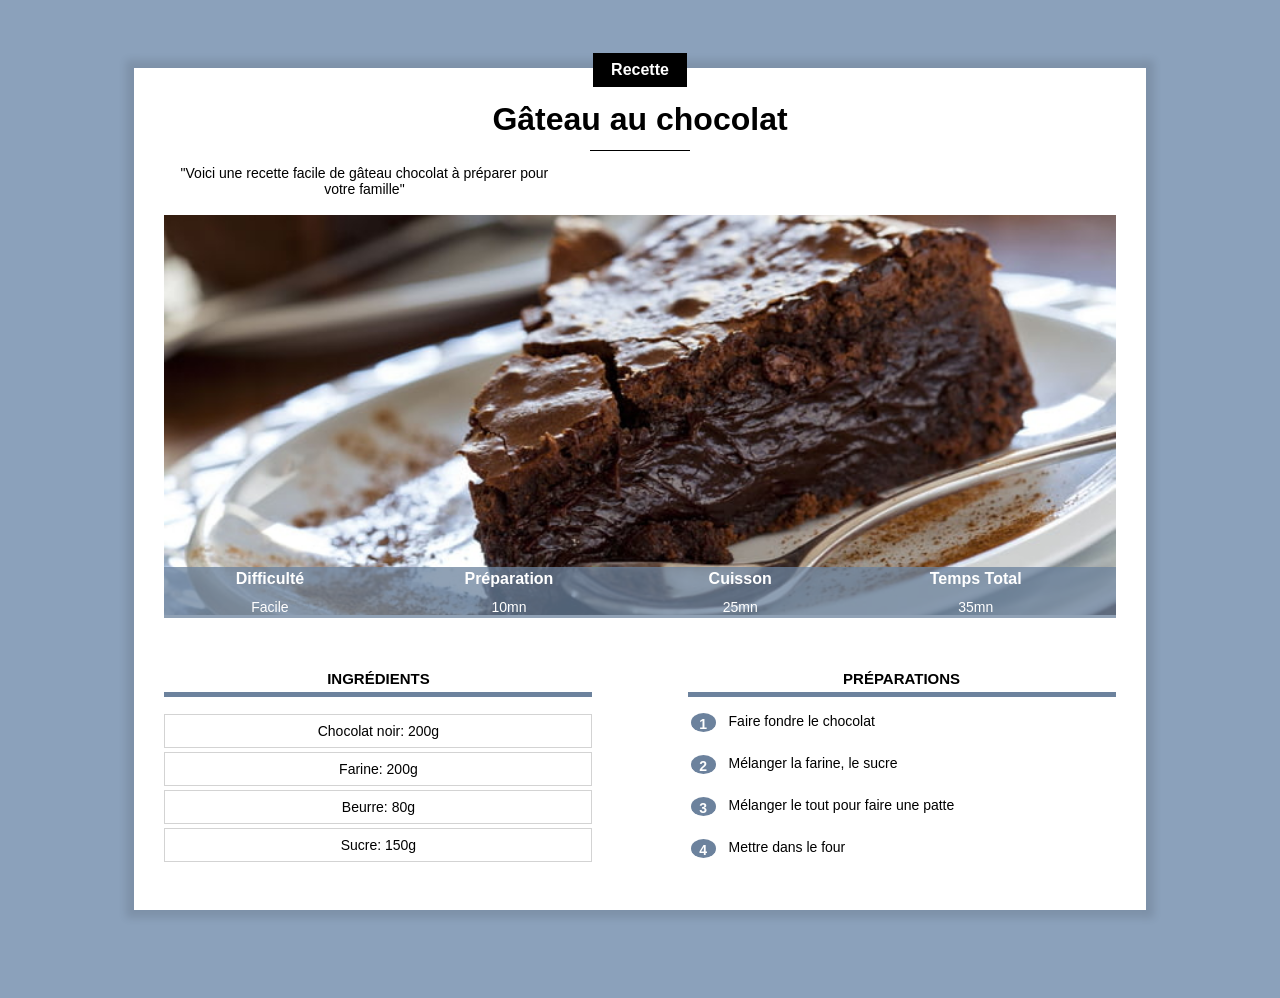
==== page.html @ c52a7b67 "Add files via upload" ====
<!DOCTYPE html>
<html lang="fr">
<head>
	<meta charset="utf-8">
	<meta name="viewport" content="width=device-width, initial-scale=1">
	<title>Recette gâteau chocolat</title>
	<link rel="stylesheet" href="recette.css"/>

</head>

<body>
	

<div class="contenu">
		<div class=" centre categorie">
		<p class ="categorie">Recette</p>
</div>
<h1 >  Gâteau au chocolat</h1>

<div class="separateur"></div>
<p class="description" style="text-align: center;"> "Voici une recette facile de gâteau chocolat à préparer pour votre famille"</p>

<div class="info">

	 <img class="centre info" src="gateau.jpg">
	<br>
	<table class="info">
		<tr>
			<th>Difficulté</th>
			<th>Préparation</th>
			<th>Cuisson</th>
			<th>Temps Total</th>
		</tr>

		<tr>
			<td>Facile</td>
			<td>10mn</td>
			<td>25mn</td>
			<td>35mn</td>
		</tr>
</table>

</div>
<div>
<div class="colonne1 colonne">
<h2> Ingrédients</h2>

<div class="ingredients">
	<p> Chocolat noir: 200g</p>
	<p> Farine: 200g</p>
	<p> Beurre: 80g</p>
	<p> Sucre: 150g</p>
</div>

</div>

<div class="colonne2 colonne">
<h2> Préparations</h2>

<table class="preparation">
	<tr> <td><p class="numero"> 1 </p></td> <td class="preparation_etape"> Faire fondre le chocolat</td> </tr>
	<tr> <td> <p class="numero">2 </p></td> <td class="preparation_etape">Mélanger la farine, le sucre</td> </tr>
	<tr> <td> <p class="numero">3 </p></td> <td class="preparation_etape">Mélanger le tout pour faire une patte</td> </tr>
	<tr> <td> <p class="numero">4 </p></td> <td class="preparation_etape">Mettre dans le four</td> </tr>
</table>
</div>
</div>

</div>
</body>
</html>
---- recette.css ----
*{
			overflow: auto;
		}

body{
			background-color: #8BA1BB;
			font-family: Arial;
		}
		p.categorie{
			background-color: black;
			color: white;
			display: inline-block;
			margin-top: -15px;
			padding: 8px 18PX;
			margin-bottom: 0;
			font-weight: bold;
			font-size: 16px;
		}

		div.contenu{
			background-color: white;
			margin: 60px 10%  80px 10%;
			padding: 0px 30px 30px 30px;
			min-width: 350px;
			box-shadow: 0px 0px 8px 8px rgba(0, 0, 0, 0.1);
			overflow: visible;
		}
		h1{
			text-align: center;
			margin-bottom: 12px;
			margin-top: 10px;
		}
		p.description{
			text-align: center;
			max-width: 400px;
			display: inline-block;
			font-size: 14px;
		}
		div.description{
			text-align: center;
		}
		.centre{
			text-align: center;
			width: 100%;
		}
		div.categorie{
			margin-bottom: 0px;
			margin-top: 0px;
			overflow: visible;
		}
		div.separateur{
			width: 100px;
			height: 1px;
			background-color: black;
			margin-left: auto;
			margin-right: auto;
		}
		div.info{
			position: relative;
		}
		table.info{
			position: absolute;
			 bottom:15px;
			 width: 100%;
			  color: white; 
			 background-color: #6C829DC0; 
			 height: 120pxs;"
		}
		table.info td{
			text-align: center;
			font-size: 14px;
			vertical-align: top;

		}
		table.info th{
			font-size: 16px;
			vertical-align: bottom;
			padding-bottom: 8px;

		}
		img.info{
			 display: block;
			 max-height: 400px;
			 object-fit: cover;
			 min-height: 200px;
			 width: 100%;
			 background-color: lightgrey;
		}
		
			div.colonne{
				width: 45%;
				margin-top: 20px;
			}

			div h2{
				text-align: center;
				text-transform: uppercase;
				font-size: 15px;
				border-bottom: 5px solid  #6C829D ;
				padding: 5px; 
			}
		div.colonne1{
		
			
			display: inline-block;
			margin-right: 10%;
		}

		div.colonne2{
			float: right;
		}

		.ingredients p {
	    text-align: center;
	    font-size: 14px;
	    border: 1px solid lightgrey; 
	    padding: 8px 0;
	    margin-top: 4px;
	    margin-bottom: 0;
}
		table.preparation p.numero{
			background-color: #6C829D ;
			color: white;
			width: 25px;
			height: 25x;
			text-align: center;
			font-size: 14px;
			font-weight: bold;
			padding-top: 3px;
			box-sizing: border-box;
			border-radius: 50%;
			margin: 0;

		}
		table.preparation td{
			vertical-align: top;
		}
		table.preparation td.preparation_etape{
			font-size: 14px;
			padding-left: 10px;
			padding-bottom: 10px;
		}
		table.preparation tr{
			height: 40px;
		}
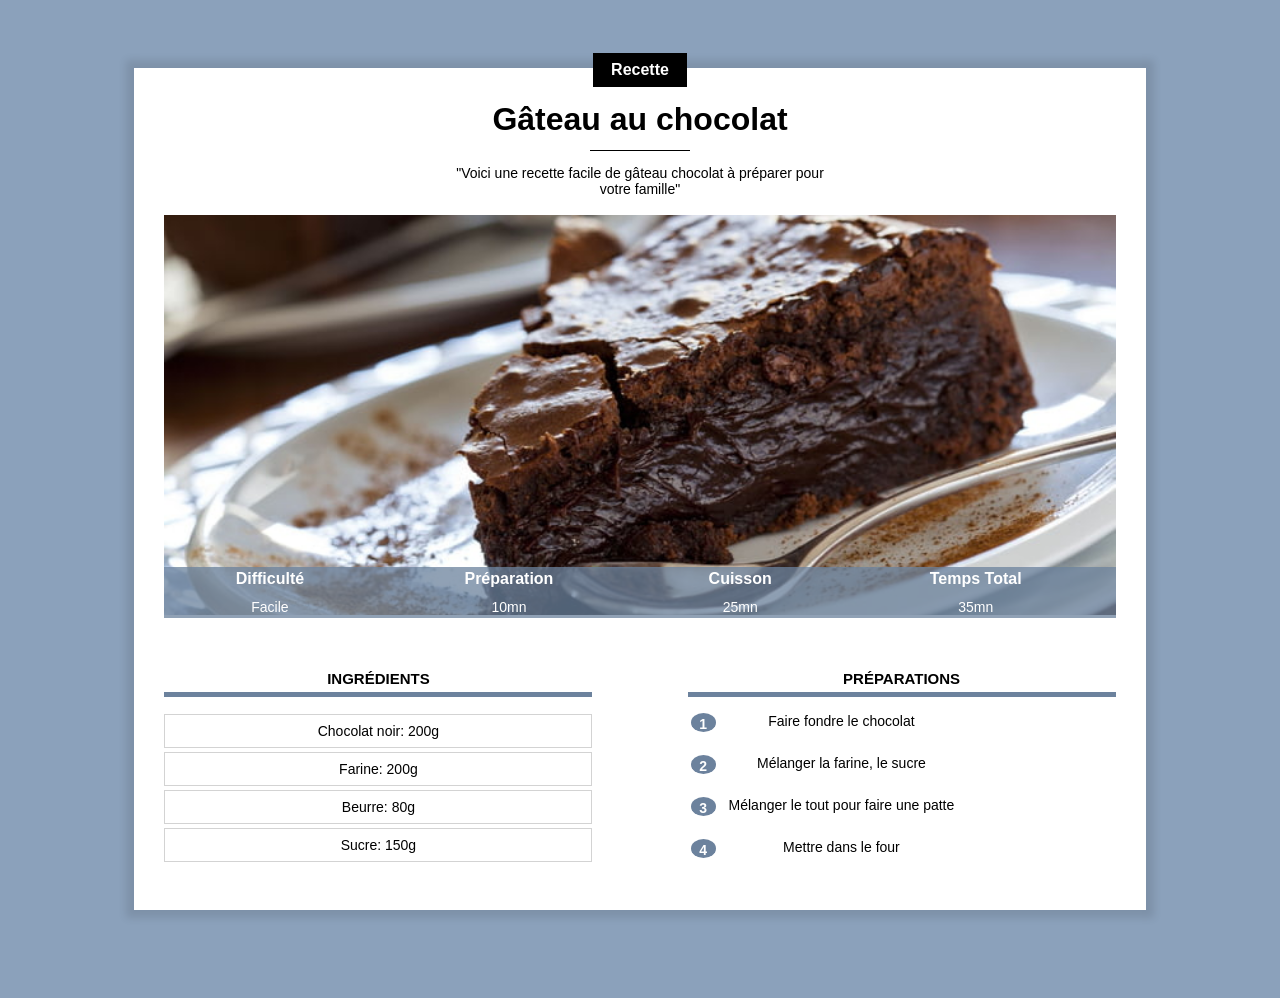
==== commit 24a2d8f5: "Update page.html" ====
--- a/page.html
+++ b/page.html
@@ -11,14 +11,14 @@
 <body>
 	
 
-<div class="contenu">
+<div class="contenu" style="text-align:center">
 		<div class=" centre categorie">
 		<p class ="categorie">Recette</p>
 </div>
 <h1 >  Gâteau au chocolat</h1>
 
 <div class="separateur"></div>
-<p class="description" style="text-align: center;"> "Voici une recette facile de gâteau chocolat à préparer pour votre famille"</p>
+<p class="description" style="text-align: center";> "Voici une recette facile de gâteau chocolat à préparer pour votre famille"</p>
 
 <div class="info">
 
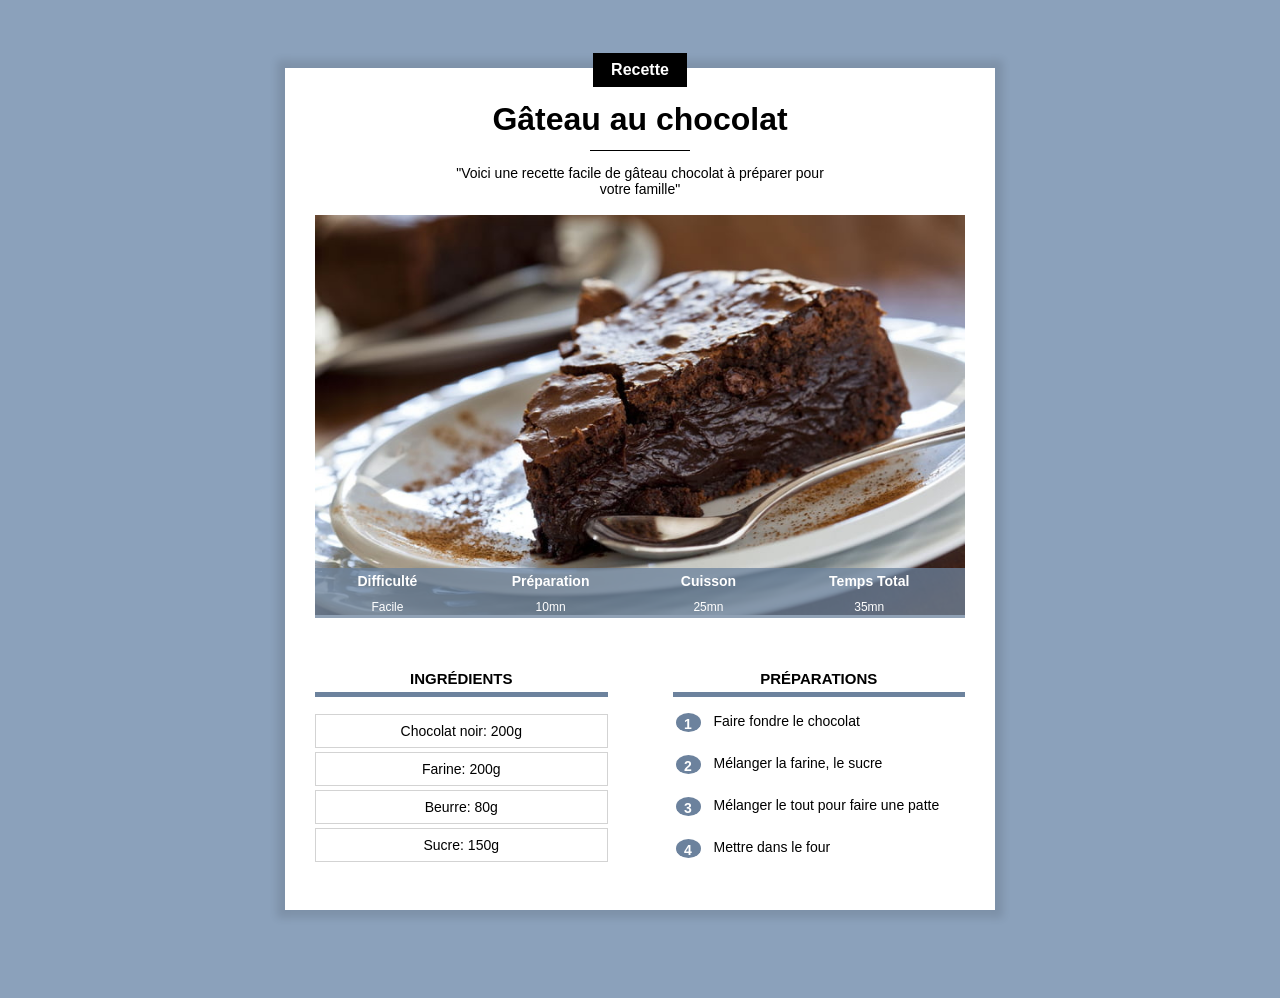
==== commit cea5b46a: "Add files via upload" ====
--- a/page.html
+++ b/page.html
@@ -2,7 +2,7 @@
 <html lang="fr">
 <head>
 	<meta charset="utf-8">
-	<meta name="viewport" content="width=device-width, initial-scale=1">
+	<meta name="viewport" content="width=device-width, initial-scale=1.0">
 	<title>Recette gâteau chocolat</title>
 	<link rel="stylesheet" href="recette.css"/>
 
@@ -11,20 +11,21 @@
 <body>
 	
 
-<div class="contenu" style="text-align:center">
+<div class="contenu" s>
 		<div class=" centre categorie">
 		<p class ="categorie">Recette</p>
 </div>
 <h1 >  Gâteau au chocolat</h1>
 
 <div class="separateur"></div>
-<p class="description" style="text-align: center";> "Voici une recette facile de gâteau chocolat à préparer pour votre famille"</p>
-
+<div class="centre">
+<p class="description" style="text-align: center;"> "Voici une recette facile de gâteau chocolat à préparer pour votre famille"</p>
+</div>
 <div class="info">
 
 	 <img class="centre info" src="gateau.jpg">
 	<br>
-	<table class="info">
+	<table class="centre info">
 		<tr>
 			<th>Difficulté</th>
 			<th>Préparation</th>
--- a/recette.css
+++ b/recette.css
@@ -19,9 +19,8 @@
 
 		div.contenu{
 			background-color: white;
-			margin: 60px 10%  80px 10%;
-			padding: 0px 30px 30px 30px;
-			min-width: 350px;
+			margin: 40px 8%  40px 8%;
+			padding: 0px 8px 20px 8px;
 			box-shadow: 0px 0px 8px 8px rgba(0, 0, 0, 0.1);
 			overflow: visible;
 		}
@@ -64,16 +63,16 @@
 			 width: 100%;
 			  color: white; 
 			 background-color: #6C829DC0; 
-			 height: 120pxs;"
+			 height: 50px;"
 		}
 		table.info td{
 			text-align: center;
-			font-size: 14px;
+			font-size: 12px;
 			vertical-align: top;
 
 		}
 		table.info th{
-			font-size: 16px;
+			font-size: 14px;
 			vertical-align: bottom;
 			padding-bottom: 8px;
 
@@ -88,8 +87,9 @@
 		}
 		
 			div.colonne{
-				width: 45%;
+				width: 100%;
 				margin-top: 20px;
+				
 			}
 
 			div h2{
@@ -101,9 +101,8 @@
 			}
 		div.colonne1{
 		
-			
 			display: inline-block;
-			margin-right: 10%;
+		
 		}
 
 		div.colonne2{
@@ -143,6 +142,67 @@
 		table.preparation tr{
 			height: 40px;
 		}
-
-
-	+	@media only screen and (min-width: 768px){
+		div.contenu{
+		
+			margin: 60px 10% 80px 10%;
+			padding: 0px 30px 30px 30px;
+			min-width: 350px;
+			
+		}
+		
+			div.colonne{
+				width: 45%;
+			
+
+			div.colonne1{
+			margin-right: 10%;
+			
+		}
+		div.colonne2{
+			float: right;
+
+		}
+		table.info{
+					
+					 height: 50px;"
+				}
+				table.info td{
+					font-size: 12px;
+					
+
+				}
+				table.info th{
+					font-size: 14px
+					}
+
+					div.colonne{
+				width: 45%;
+				
+			}
+
+			
+		div.colonne1{
+		
+			margin-right: 10%;
+			
+		}
+
+		div.colonne2{
+			float: right;
+		}
+
+
+	}
+@media only screen and (min-width: 900px){
+	div.contenu{
+		
+			margin-right: auto;
+			margin-left: auto;
+			width: 650px;
+			
+		}
+
+}
+	
+
